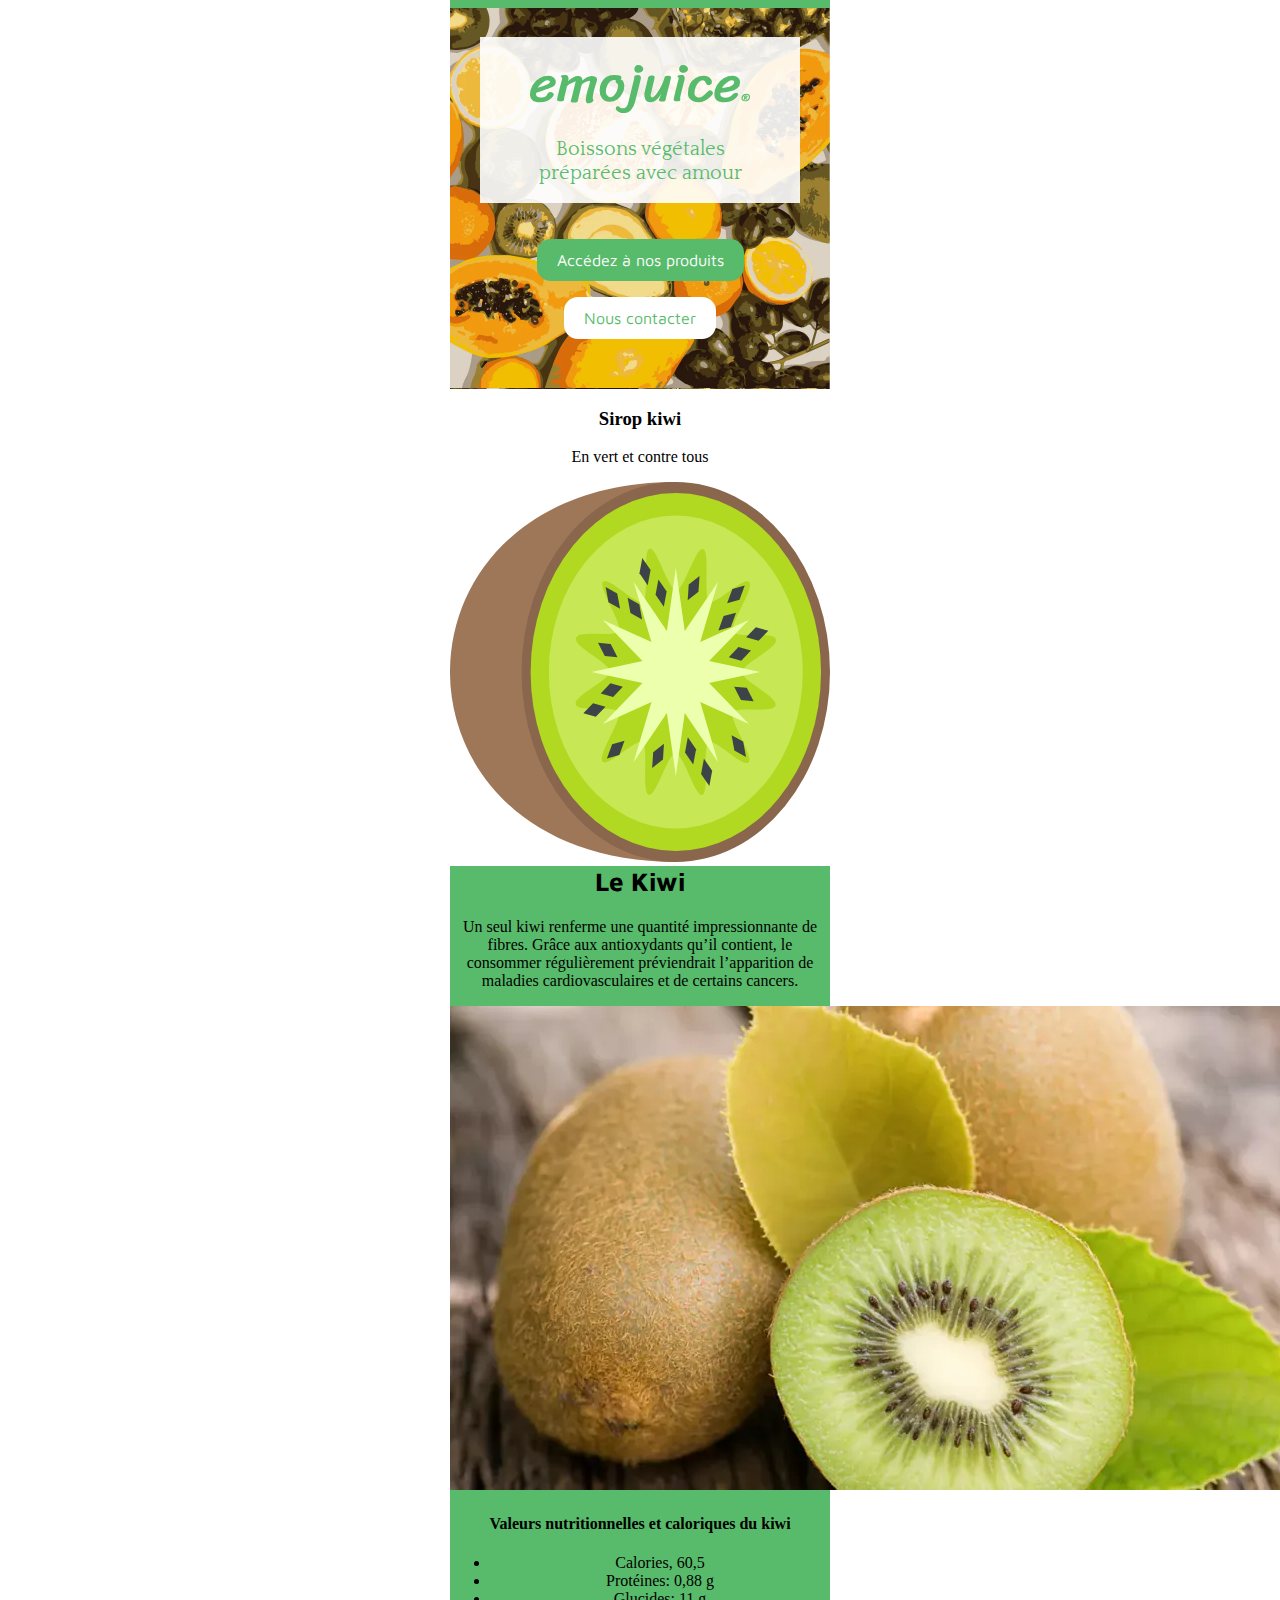
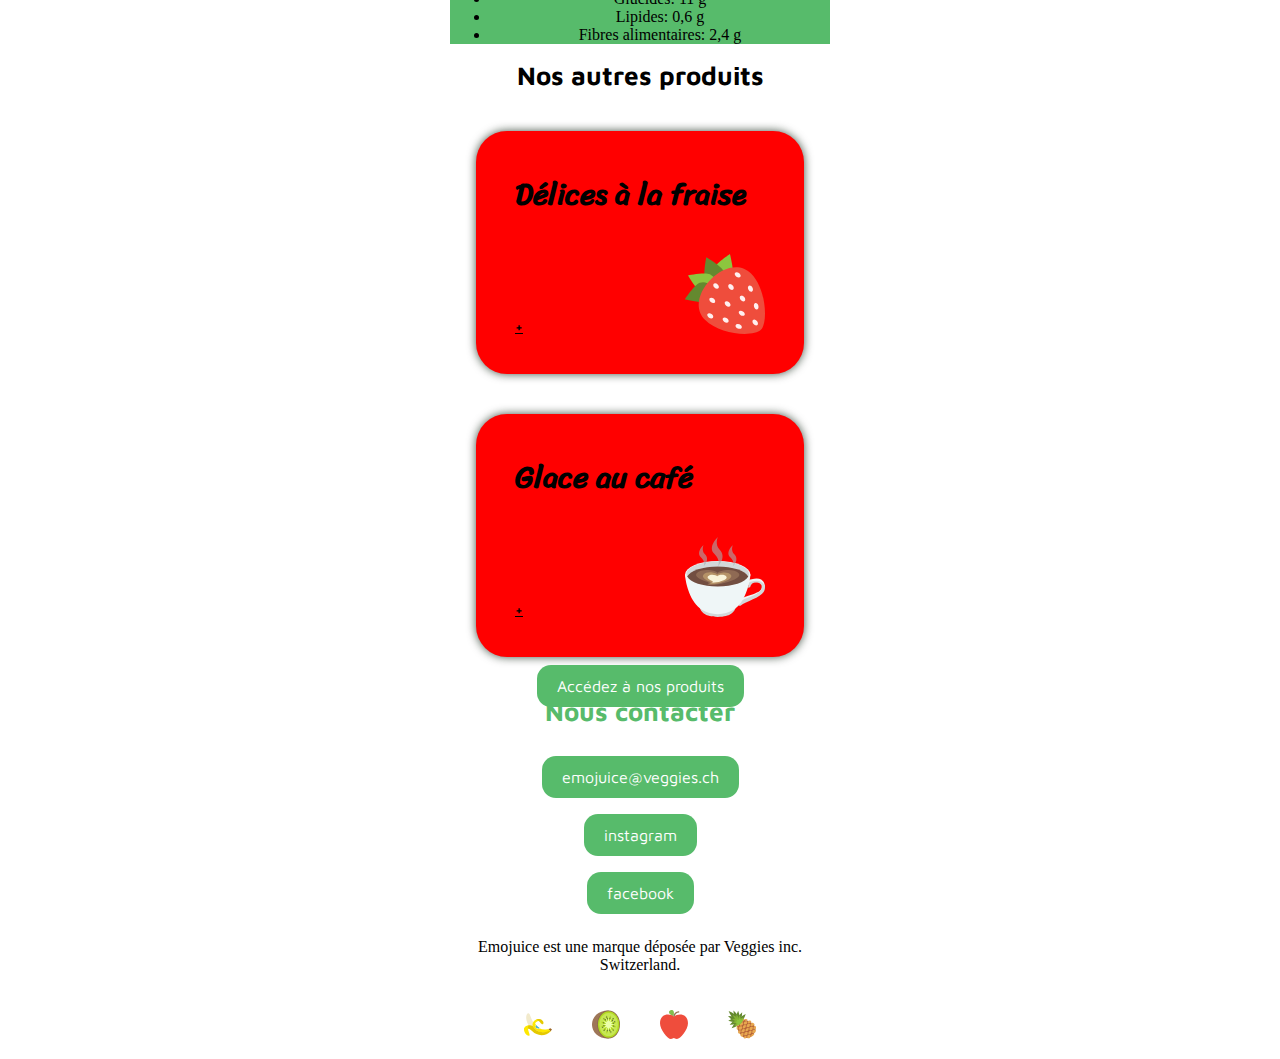
==== kiwi.html @ d7e933da "lay out of the fruit container done" ====
<!DOCTYPE html>
<html>
  <head>
    <meta charset="UTF-8" />
    <meta name="viewport" content="width=device-width, initial-scale=1.0" />
    <link rel="preconnect" href="https://fonts.googleapis.com">
    <link rel="preconnect" href="https://fonts.gstatic.com" crossorigin>
    <link href="https://fonts.googleapis.com/css2?family=Maven+Pro:wght@400;700&family=Quattrocento:wght@400;700&family=Sriracha&display=swap" rel="stylesheet">
    <link rel="stylesheet" href="css/styles.css">
    <title>emojuice</title>
  </head>
  <body>
    <header class="site-header">
      <div class="logo-card-container">
        <div class="logo-card">
          <img src="img/logoemojuice.svg" alt="le logo emojuice">
        </div>
        <div class="logo-card">
          <h1>Boissons végétales préparées avec amour</h1>
        </div>
      </div>
      <nav class="button-container">
         <a class="button" href="#product">Accédez à nos produits</a>
         <a class="button-light" href="#contact">Nous contacter</a>
      </nav>
    </header>
    <main>
      <div class="light-card">
        <h3>Sirop kiwi</h3>
        <p>En vert et contre tous</p>
        <img src="img/kiwi.svg" alt="logo de kiwi">
      </div>
      <div class="product">
        <h2>Le Kiwi</h2>
        <p>
          Un seul kiwi renferme une quantité impressionnante de fibres. Grâce 
          aux antioxydants qu’il contient, le consommer régulièrement 
          préviendrait l’apparition de maladies cardiovasculaires et de 
          certains cancers. 
        </p>
        <img src="img/photokiwi.webp" alt="une photo de kiwis coupés">
        <h4>Valeurs nutritionnelles et caloriques du kiwi</h4>
        <ul>
          <li>Calories, 60,5</li>
          <li>Protéines: 0,88 g</li>
          <li>Glucides: 11 g</li>
          <li>Lipides: 0,6 g</li>
          <li>Fibres alimentaires: 2,4 g</li>
        </ul>
      </div>
      <div class="light-card">
        <h2 id="product">Nos autres produits</h2>
        <div class="product-container">
          <div class="card-strawberry card-product">
            <h3>Délices à la fraise</h3>
            <div class="anchor-logo-container">
              <a href="kiwi.html">+</a>
              <img src="img/fraise.svg" alt="logo d'une fraise">
            </div>
          </div>
          <div class="card-coffee card-product">
            <h3>Glace au café</h3>
            <div class="anchor-logo-container">
              <a href="kiwi.html">+</a>
              <img src="img/cafe.svg" alt="logo d'une tasse de café">
            </div>
          </div>
        </div>
        <a class="button" href="index.html">Accédez à nos produits</a>
      </div>
    </main>
    <footer class="site-footer">
      <h2 id="contact">Nous contacter</h2>
      <nav class="button-container">
        <a class="button" href="mailto:emojuice@veggies.ch">
          emojuice@veggies.ch</a>
        <a class="button" href="https://instagram.com" target="_blank">
          instagram</a>
        <a class="button" href="https://facebook.com" target="_blank">
          facebook</a>
      </nav>
      <p>Emojuice est une marque déposée par Veggies inc. Switzerland.</p>
      <div class="flex-fruit">
        <img src="img/banane.svg" alt="un logo de banane">
        <img src="img/kiwi.svg" alt="un logo de kiwi">
        <img src="img/pomme.svg" alt="un logo de pomme">
        <img src="img/ananas.svg" alt="un logo d'ananas">
      </div>
    </footer>
  </body>
</html>
---- css/styles.css ----
/* 
font-family: 'Maven Pro', sans-serif; 400 700
font-family: 'Quattrocento', serif; 400 700
font-family: 'Sriracha', cursive; 400
 */

:root {
  --main-color: #57BB6B;
  --secondary-color: #ffffff;
  --button-color: ;
  --light-button-color: ;
}

html {
  scroll-behavior: smooth;
}

body {
  max-width: 380px;
  margin: auto;
  border-top: 8px solid var(--main-color);
  text-align: center;
}

img {
  margin: 0;
}

.site-header {
  width: 380px;
  height: 380px;
  background-size: 380px;
  padding-top: 1px;
  background-image: url(../img/multifruits.webp);
}

.logo-card-container {
  justify-content: center;
  background-color: #ffffffE6;
  margin: 28px 30px 28px 30px;
}

.logo-card img { 
  margin: 28px 50px 0px 50px;
}

.logo-card h1 {
  margin: 20px 40px 20px 40px;
  padding-bottom: 18px;
  font-family: 'Quattrocento';
  font-weight: 400;
  color: var(--main-color);
  font-size: 20px;
  line-height: 24px;
}

.logo-card h1 {
  margin-bottom: 0;
}

.button-container {
  display: flex;
  flex-direction: column;
  align-items: center;
}

.button {
  transition-duration: 0.4s;
  font-family: 'Maven Pro';
  margin: 8px 0px;
  padding: 12px 20px;
  background-color: var(--main-color);
  color: white;
  border-radius: 14px;
  text-decoration-line: none;
}

.button:hover {
  background-color: white;
  color: var(--main-color);
}

.button-light {
  transition-duration: 0.4s;
  font-family: 'Maven Pro';
  margin: 8px 0px;
  padding: 12px 20px;
  color: var(--main-color);
  background-color: white;
  border-radius: 14px;
  text-decoration-line: none;
}

.button-light:hover {
  background-color: var(--main-color);
  color: white;
}

.flex-fruit img {
  margin: 0px;
  width: 28px;
}

.flex-fruit { 
  display: flex;
  justify-content: center;
}

.flex-fruit img { 
  padding: 20px;
}

h2 {
  font-family: 'Maven Pro';
  font-weight: 700;
  font-size: 26px;
  line-height: 31.2px;
  margin: 0px;
  margin-bottom: 20px;
}

.product {
  background-color: var(--main-color);
}

.site-footer h2 { 
  color: var(--main-color);
}

.card {
  padding: 50px 68px 20px 68px;
}

.product-container {
  display: flex;
  flex-direction: column;
  align-items: center;
}

.card-product {
  background-color: red;
  border-radius: 31px;
  margin: 20px;
  box-shadow: 0px 0px 10px #011505bd;
  text-align: left;
  padding: 39px;
  min-width: 250px
}

.card-product h3 {
  font-family: 'Sriracha';
  font-size: 30px;
  line-height: 48px;
  margin: 0;
}

.card-product p {
  font-family: 'Quattrocento';
  font-size: 16px;
  margin: 0;
}

.card-product a {
  font-family: 'Maven pro';
  font-weight: 700;
  font-size: 14px;
  color: black;
  margin-top: 65px;
}

.anchor-logo-container {
  display: flex;
  flex-direction: row;
  justify-content: space-between;
  margin-top: 35px;
}

.anchor-logo-container img {
  width: 80px;
}

.anchor-logo-container a {
  margin-bottom: 0px;
}
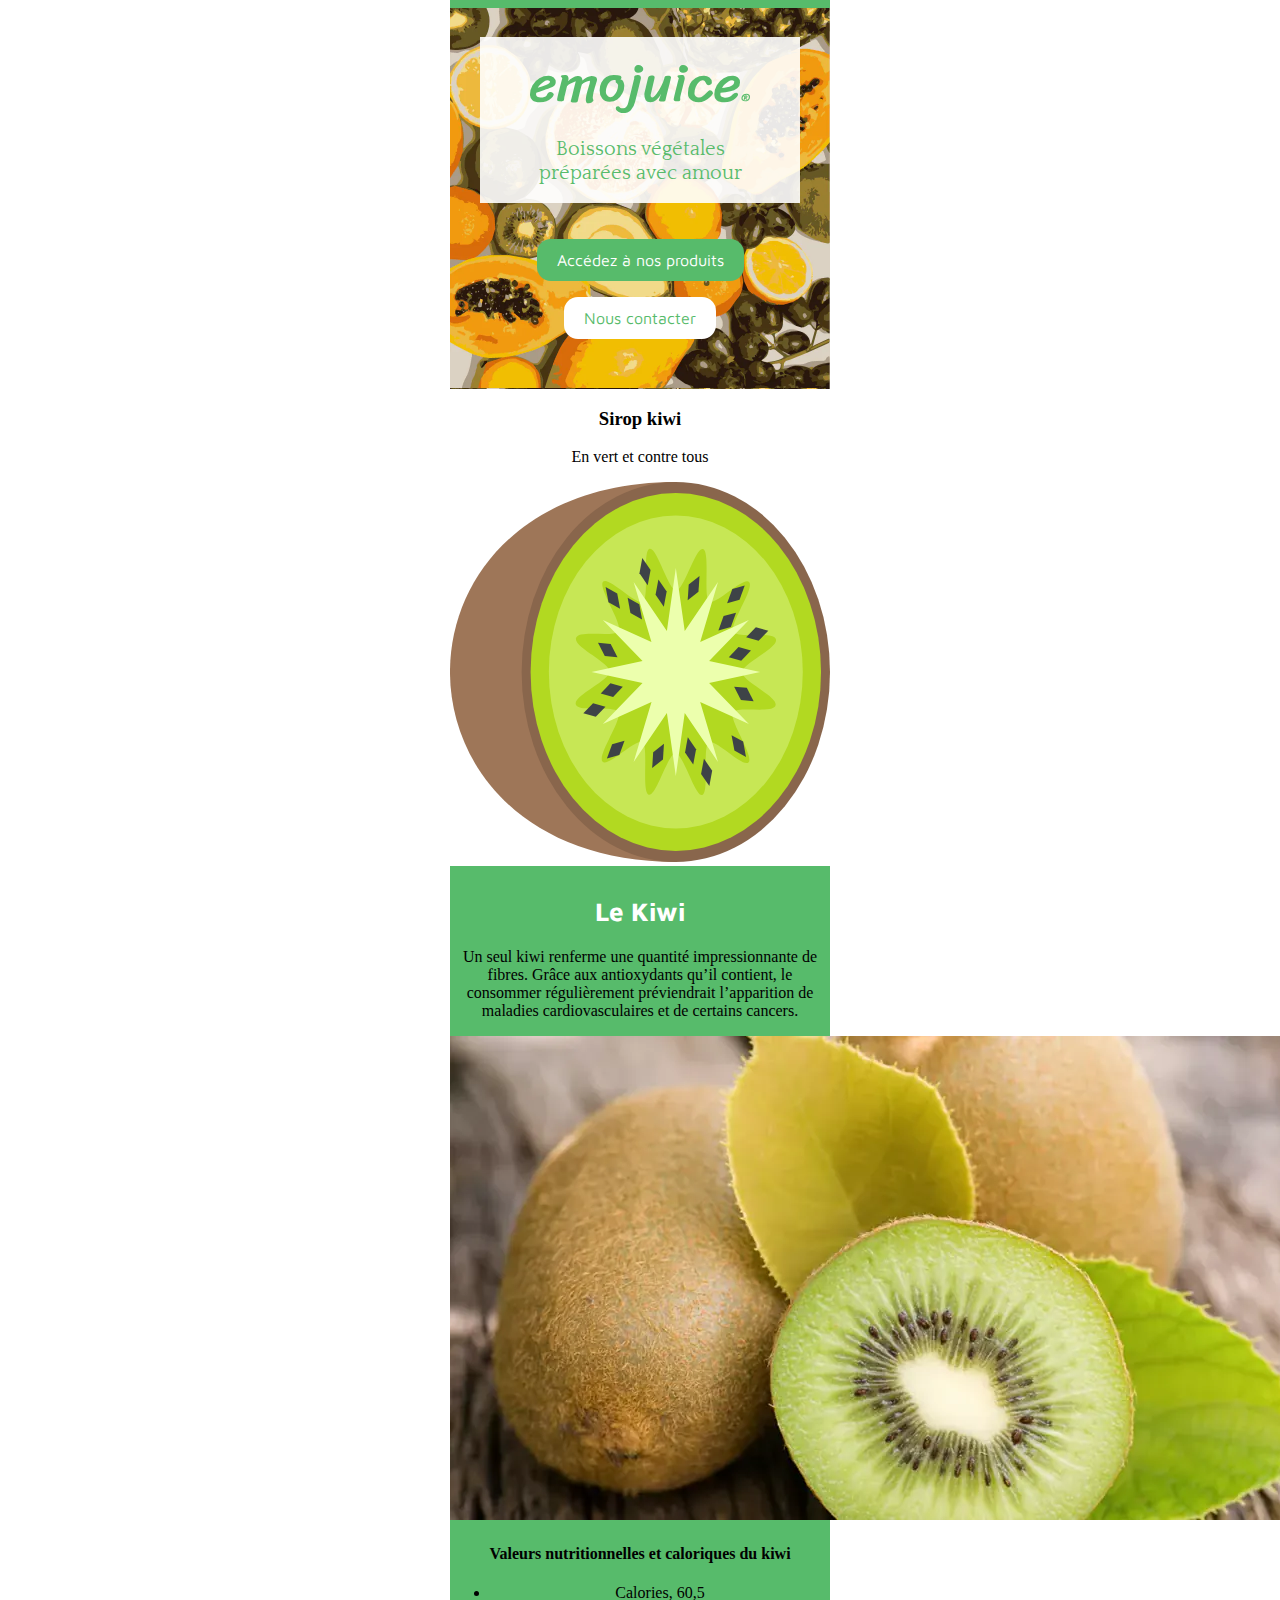
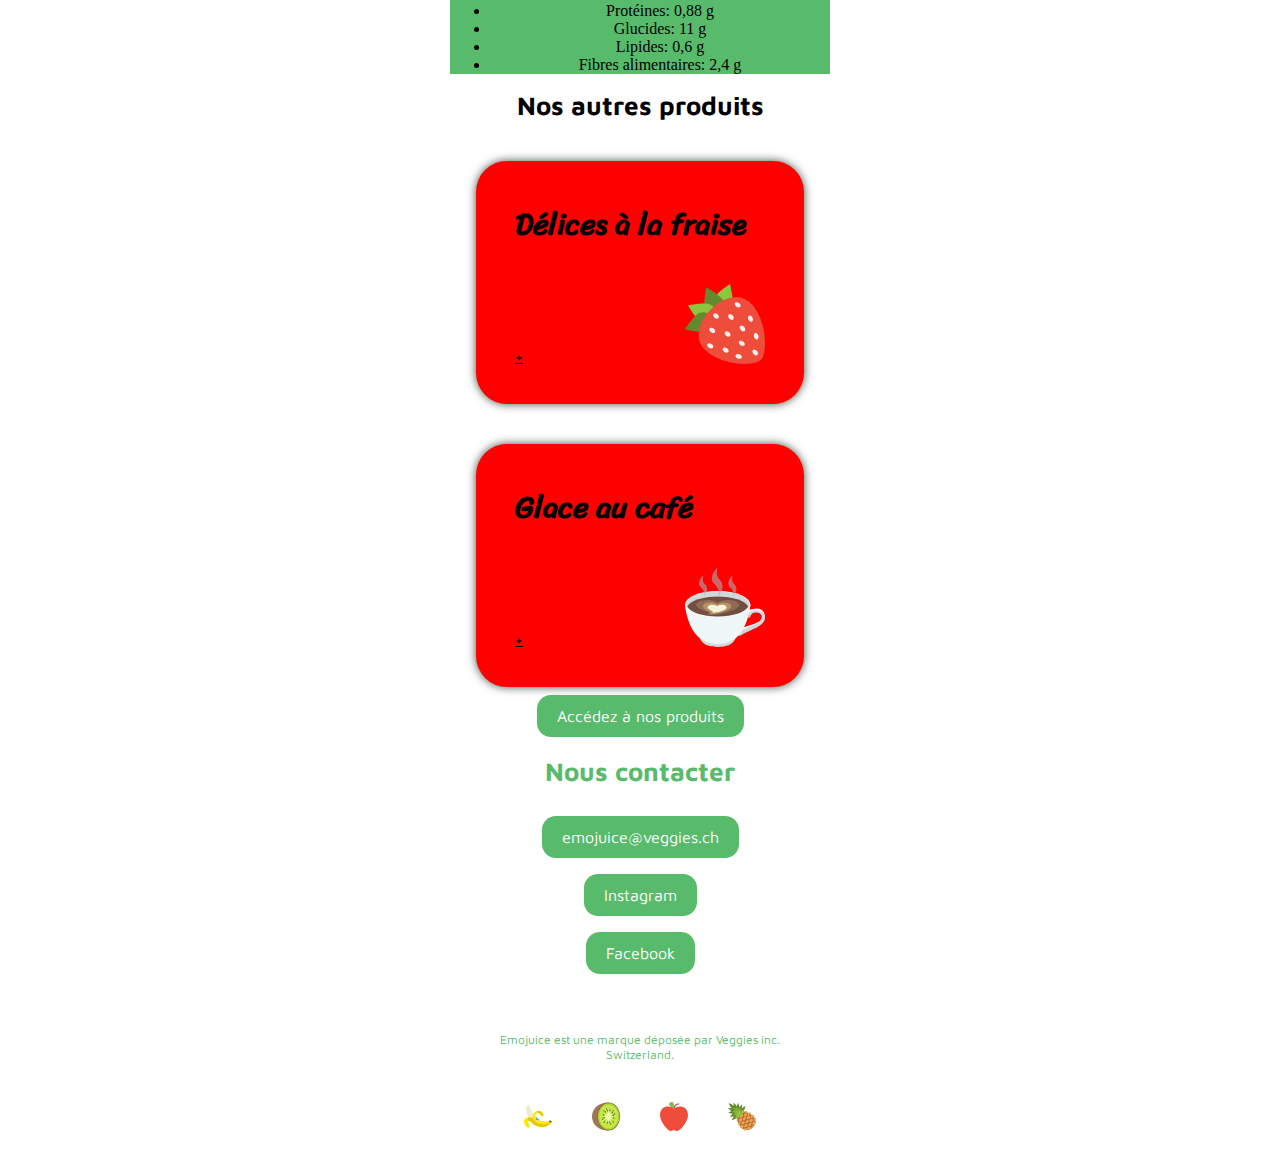
==== commit ad243da2: "corrected the footer" ====
--- a/kiwi.html
+++ b/kiwi.html
@@ -75,9 +75,9 @@
         <a class="button" href="mailto:emojuice@veggies.ch">
           emojuice@veggies.ch</a>
         <a class="button" href="https://instagram.com" target="_blank">
-          instagram</a>
+          Instagram</a>
         <a class="button" href="https://facebook.com" target="_blank">
-          facebook</a>
+          Facebook</a>
       </nav>
       <p>Emojuice est une marque déposée par Veggies inc. Switzerland.</p>
       <div class="flex-fruit">
--- a/css/styles.css
+++ b/css/styles.css
@@ -123,8 +123,9 @@
   background-color: var(--main-color);
 }
 
-.site-footer h2 { 
-  color: var(--main-color);
+.product h2 {
+  color: white;
+  padding-top: 30px;
 }
 
 .card {
@@ -181,4 +182,18 @@
 
 .anchor-logo-container a {
   margin-bottom: 0px;
+}
+
+.site-footer h2 { 
+  color: var(--main-color);
+  padding-top: 30px;
+}
+
+.site-footer p {
+  font-family: 'Maven Pro';
+  font-size: 12px;
+  color: var(--main-color);
+  margin: 0px 50px;
+  padding-top: 50px;
+  padding-bottom: 20px;
 }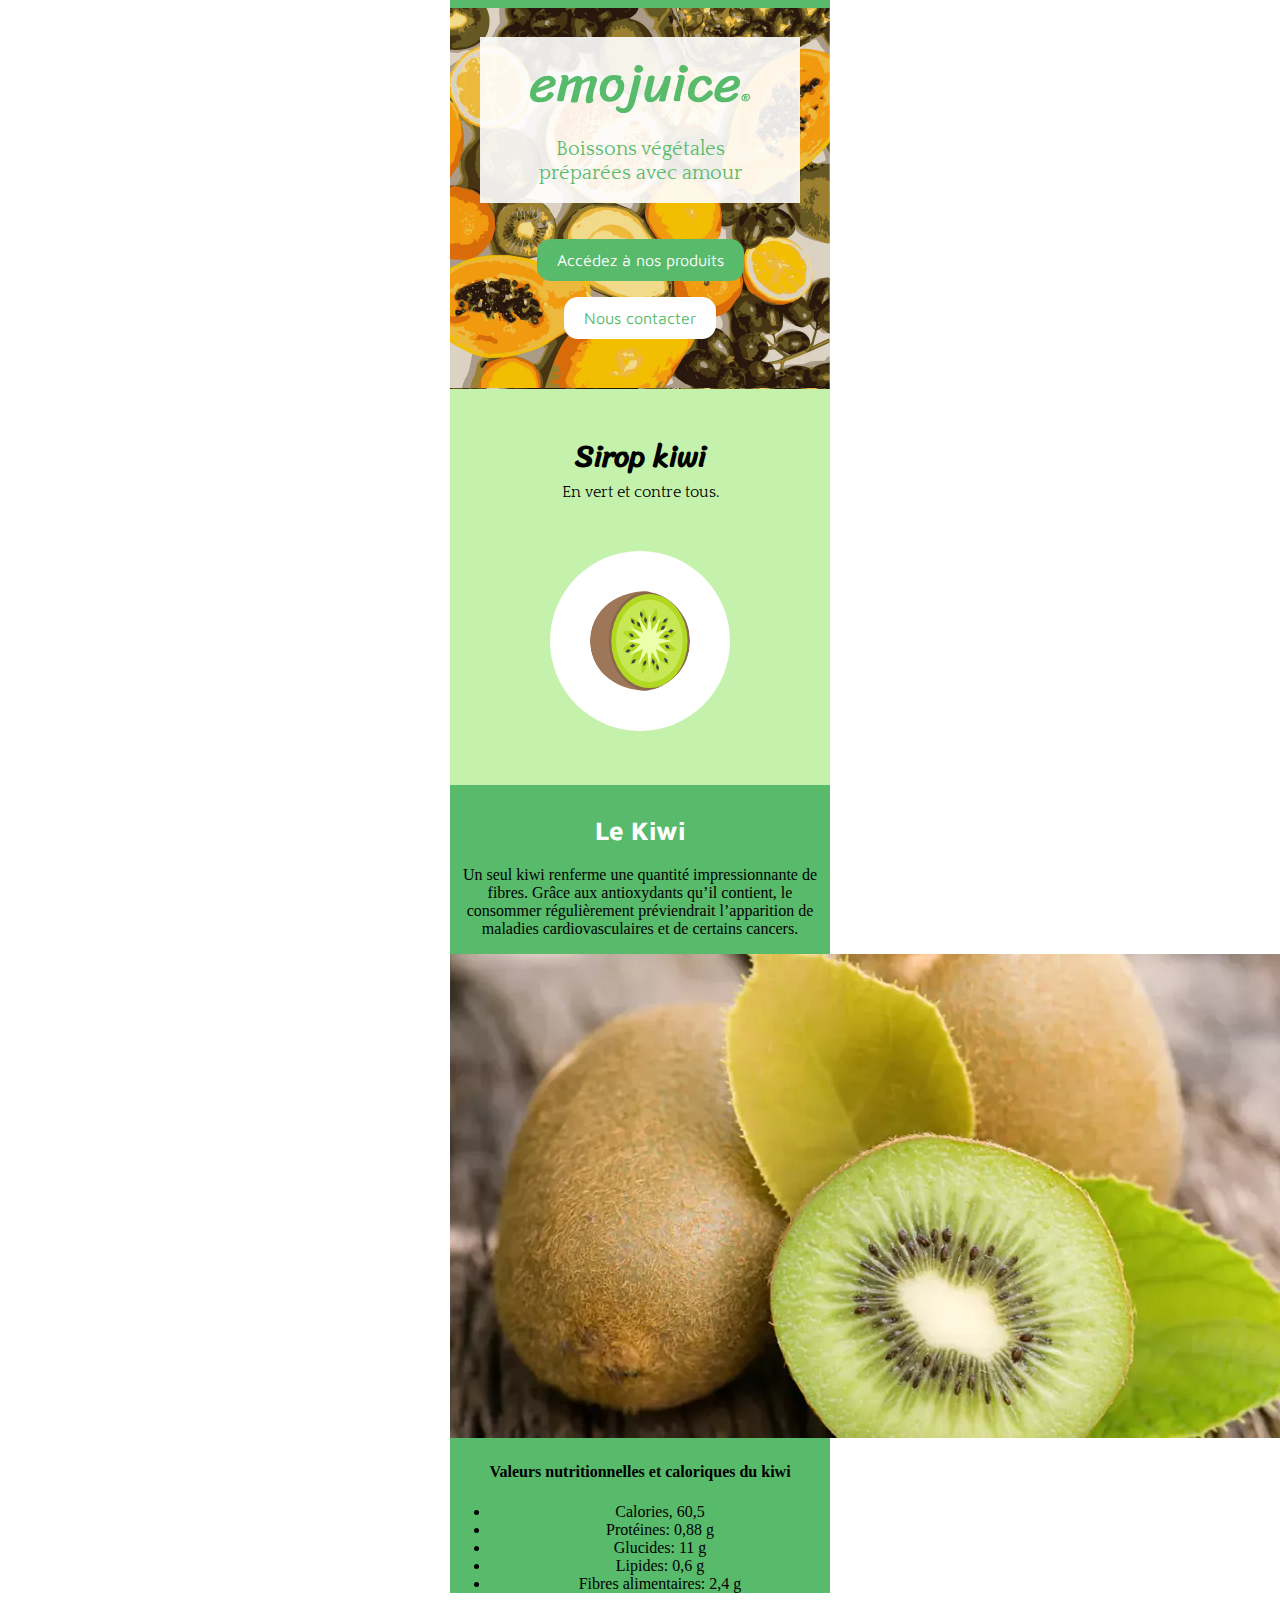
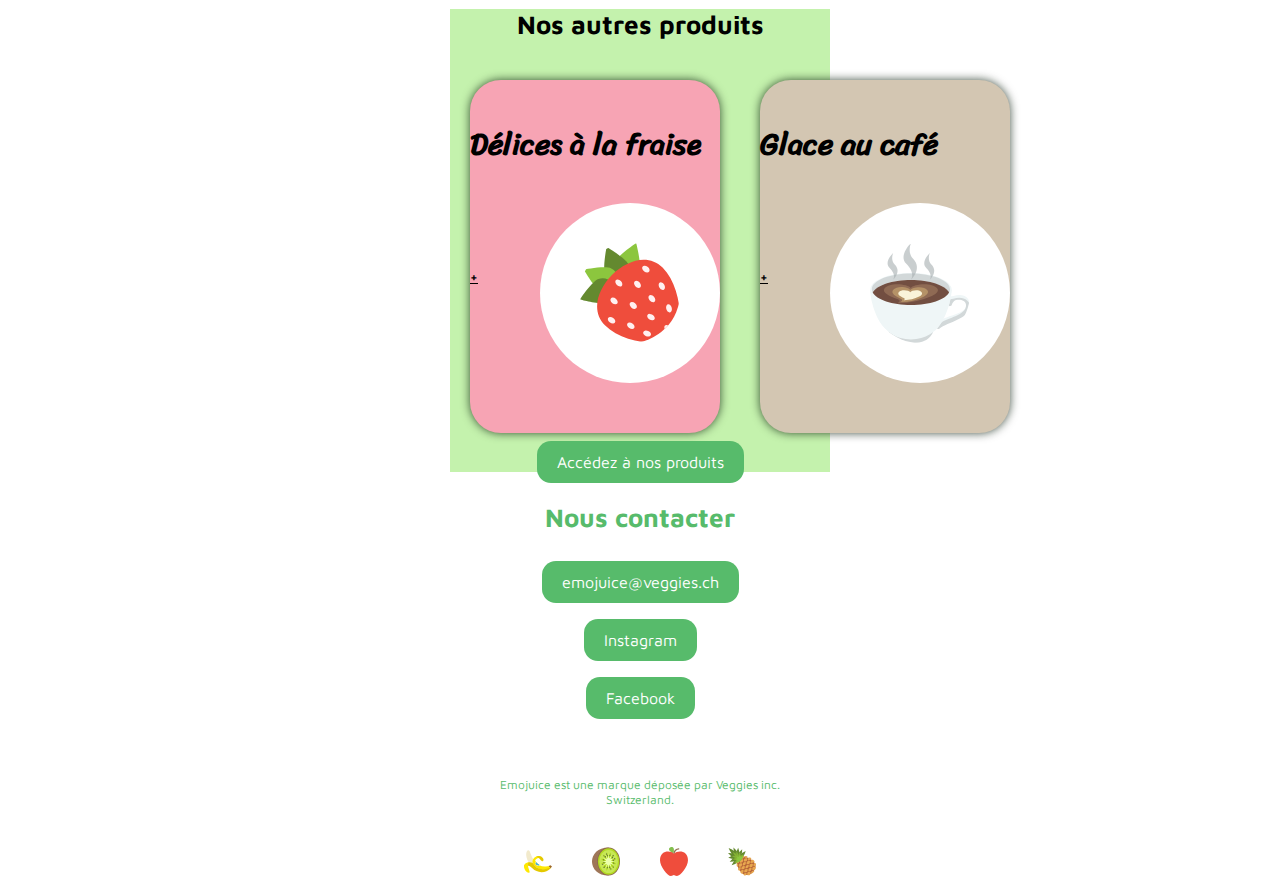
==== commit 2efbac3e: "did the light-green card, with the kiwi logo" ====
--- a/kiwi.html
+++ b/kiwi.html
@@ -27,7 +27,7 @@
     <main>
       <div class="light-card">
         <h3>Sirop kiwi</h3>
-        <p>En vert et contre tous</p>
+        <p>En vert et contre tous.</p>
         <img src="img/kiwi.svg" alt="logo de kiwi">
       </div>
       <div class="product">
@@ -50,15 +50,15 @@
       </div>
       <div class="light-card">
         <h2 id="product">Nos autres produits</h2>
-        <div class="product-container">
-          <div class="card-strawberry card-product">
+        <div class="product-container-small">
+          <div class="card-strawberry card-product small-card">
             <h3>Délices à la fraise</h3>
             <div class="anchor-logo-container">
               <a href="kiwi.html">+</a>
               <img src="img/fraise.svg" alt="logo d'une fraise">
             </div>
           </div>
-          <div class="card-coffee card-product">
+          <div class="card-coffee card-product small-card">
             <h3>Glace au café</h3>
             <div class="anchor-logo-container">
               <a href="kiwi.html">+</a>
--- a/css/styles.css
+++ b/css/styles.css
@@ -7,8 +7,7 @@
 :root {
   --main-color: #57BB6B;
   --secondary-color: #ffffff;
-  --button-color: ;
-  --light-button-color: ;
+  --third-color: #C4F2AD;
 }
 
 html {
@@ -136,6 +135,7 @@
   display: flex;
   flex-direction: column;
   align-items: center;
+  padding-bottom: 30px;
 }
 
 .card-product {
@@ -169,6 +169,22 @@
   margin-top: 65px;
 }
 
+.card-banana {
+  background-color: #FFF8D7;
+}
+
+.card-kiwi {
+  background-color: #C4F2AD;
+}
+
+.card-coffee {
+  background-color: #D3C6B2;
+}
+
+.card-strawberry {
+  background-color: #F7A4B4;
+}
+
 .anchor-logo-container {
   display: flex;
   flex-direction: row;
@@ -184,9 +200,45 @@
   margin-bottom: 0px;
 }
 
+.product-container-small {
+  display: flex;
+  flex-direction: row;
+}
+
+.small-card {
+  padding: 0px;
+  max-width: 150px;
+}
+
 .site-footer h2 { 
   color: var(--main-color);
   padding-top: 30px;
+}
+
+.light-card {
+  background-color: var(--third-color);
+}
+
+.light-card h3 {
+  margin: 0;
+  padding-top: 40px;
+  font-family: 'Sriracha';
+  font-size: 30px;
+}
+
+.light-card p {
+  margin-top: 0px;
+  margin-bottom: 50px;
+  font-family: 'Quattrocento';
+  font-size: 16px;
+}
+
+.light-card img {
+  width: 100px;
+  padding: 40px;
+  background-color: white;
+  border-radius: 360px;
+  margin-bottom: 50px;
 }
 
 .site-footer p {
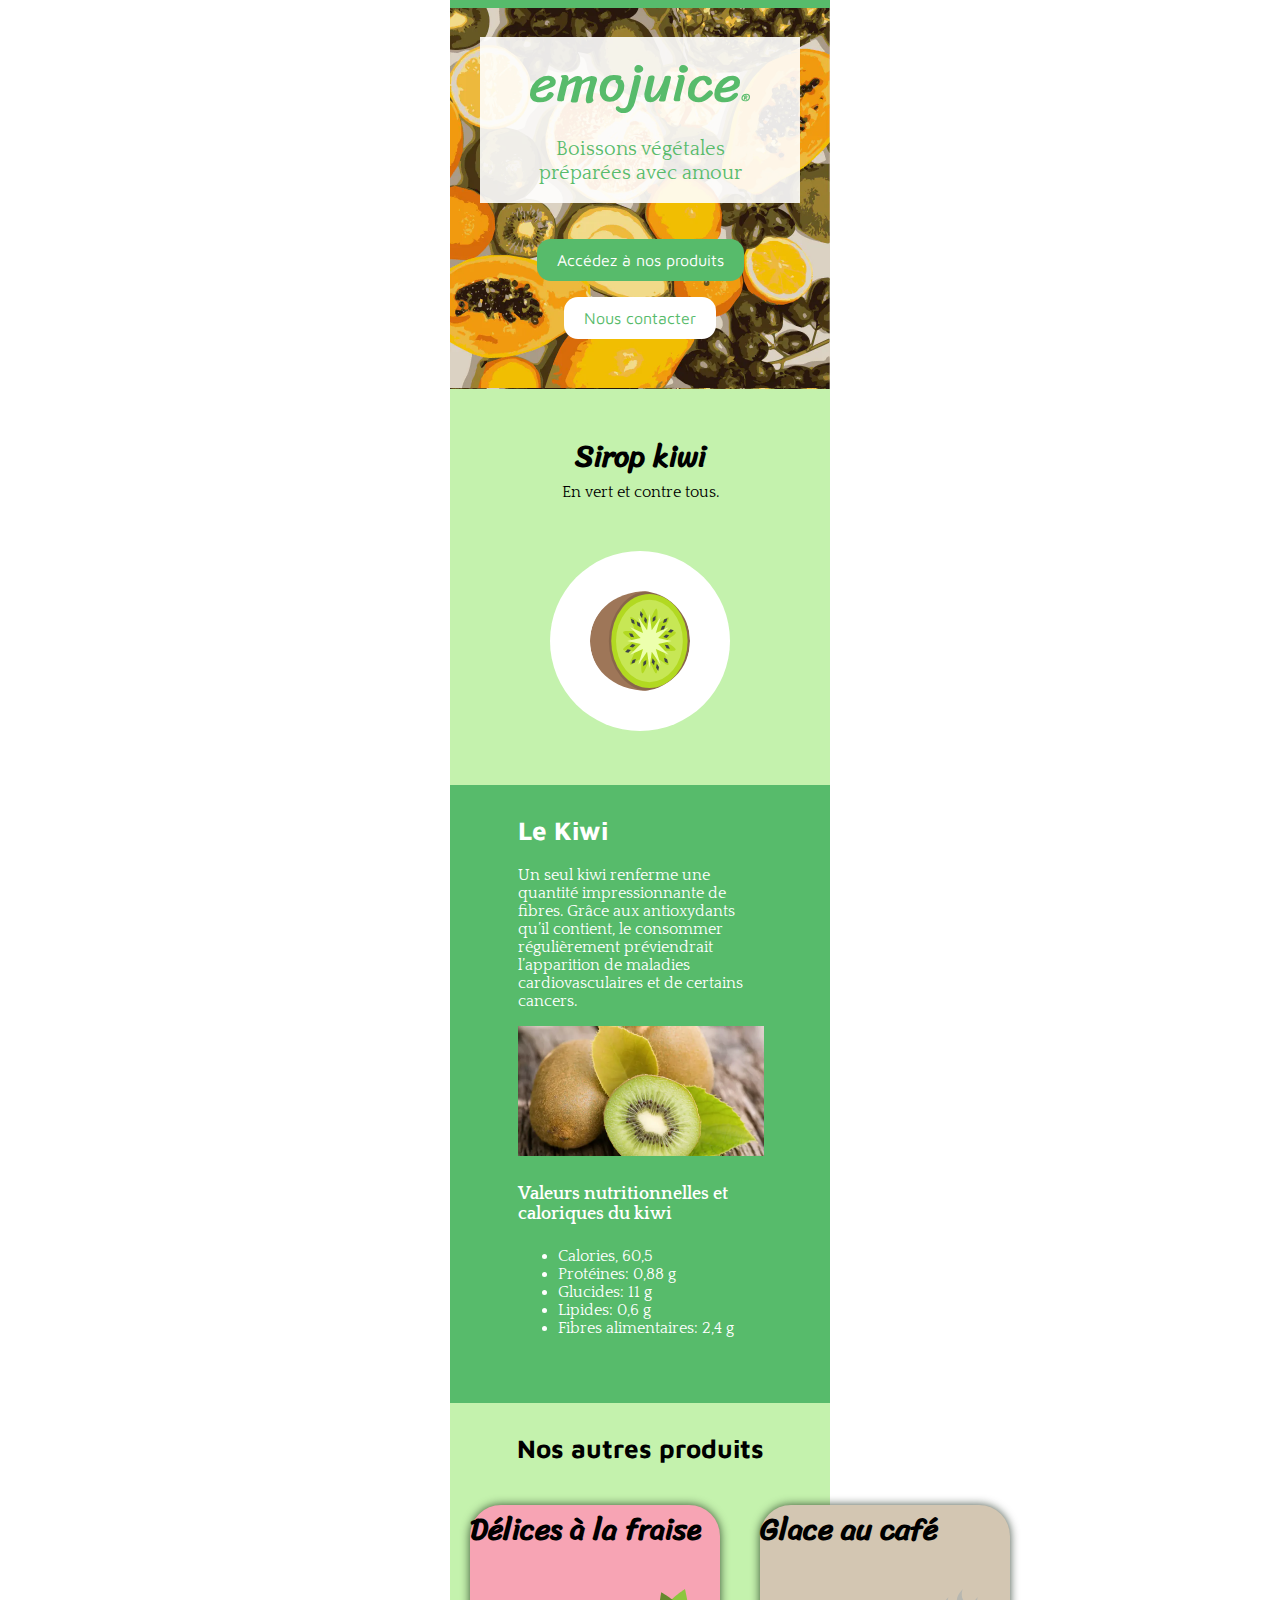
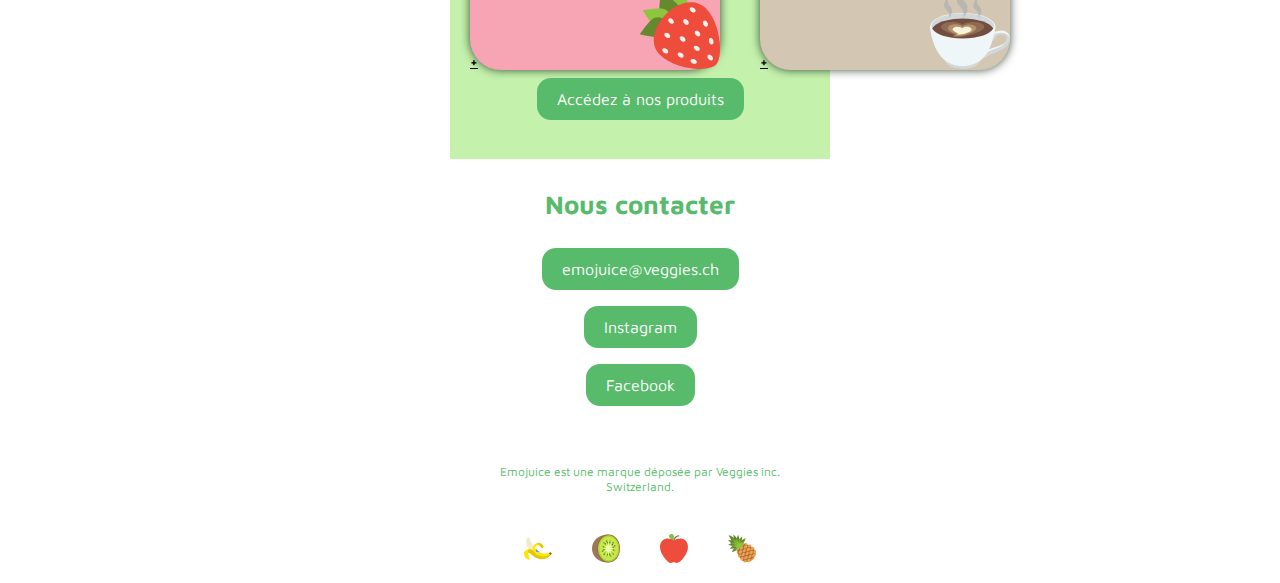
==== commit c3981f0f: "finished the light-green card" ====
--- a/kiwi.html
+++ b/kiwi.html
@@ -30,7 +30,7 @@
         <p>En vert et contre tous.</p>
         <img src="img/kiwi.svg" alt="logo de kiwi">
       </div>
-      <div class="product">
+      <div class="product-description">
         <h2>Le Kiwi</h2>
         <p>
           Un seul kiwi renferme une quantité impressionnante de fibres. Grâce 
@@ -48,7 +48,7 @@
           <li>Fibres alimentaires: 2,4 g</li>
         </ul>
       </div>
-      <div class="light-card">
+      <div class="light-card-2">
         <h2 id="product">Nos autres produits</h2>
         <div class="product-container-small">
           <div class="card-strawberry card-product small-card">
--- a/css/styles.css
+++ b/css/styles.css
@@ -120,6 +120,29 @@
 
 .product {
   background-color: var(--main-color);
+}
+
+.product-description {
+  font-family: 'Quattrocento';
+  font-size: 16px;
+  background-color: var(--main-color);
+  color: var(--secondary-color);
+  text-align: left;
+  padding: 0px 68px 50px 68px;
+  font-weight: 400;
+}
+
+.product-description img {
+  width: 246px;
+}
+
+.product-description h2 {
+  padding-top: 30px;
+}
+
+.product-description h4 {
+  font-size: 18px;
+  font-weight: 700;
 }
 
 .product h2 {
@@ -219,6 +242,15 @@
   background-color: var(--third-color);
 }
 
+.light-card-2 {
+  background-color: var(--third-color);
+  padding-bottom: 50px;
+}
+
+.light-card-2 h2 {
+  padding-top: 30px;
+}
+
 .light-card h3 {
   margin: 0;
   padding-top: 40px;
@@ -241,6 +273,10 @@
   margin-bottom: 50px;
 }
 
+.light-card-2 img {
+  padding: 0px;
+}
+
 .site-footer p {
   font-family: 'Maven Pro';
   font-size: 12px;
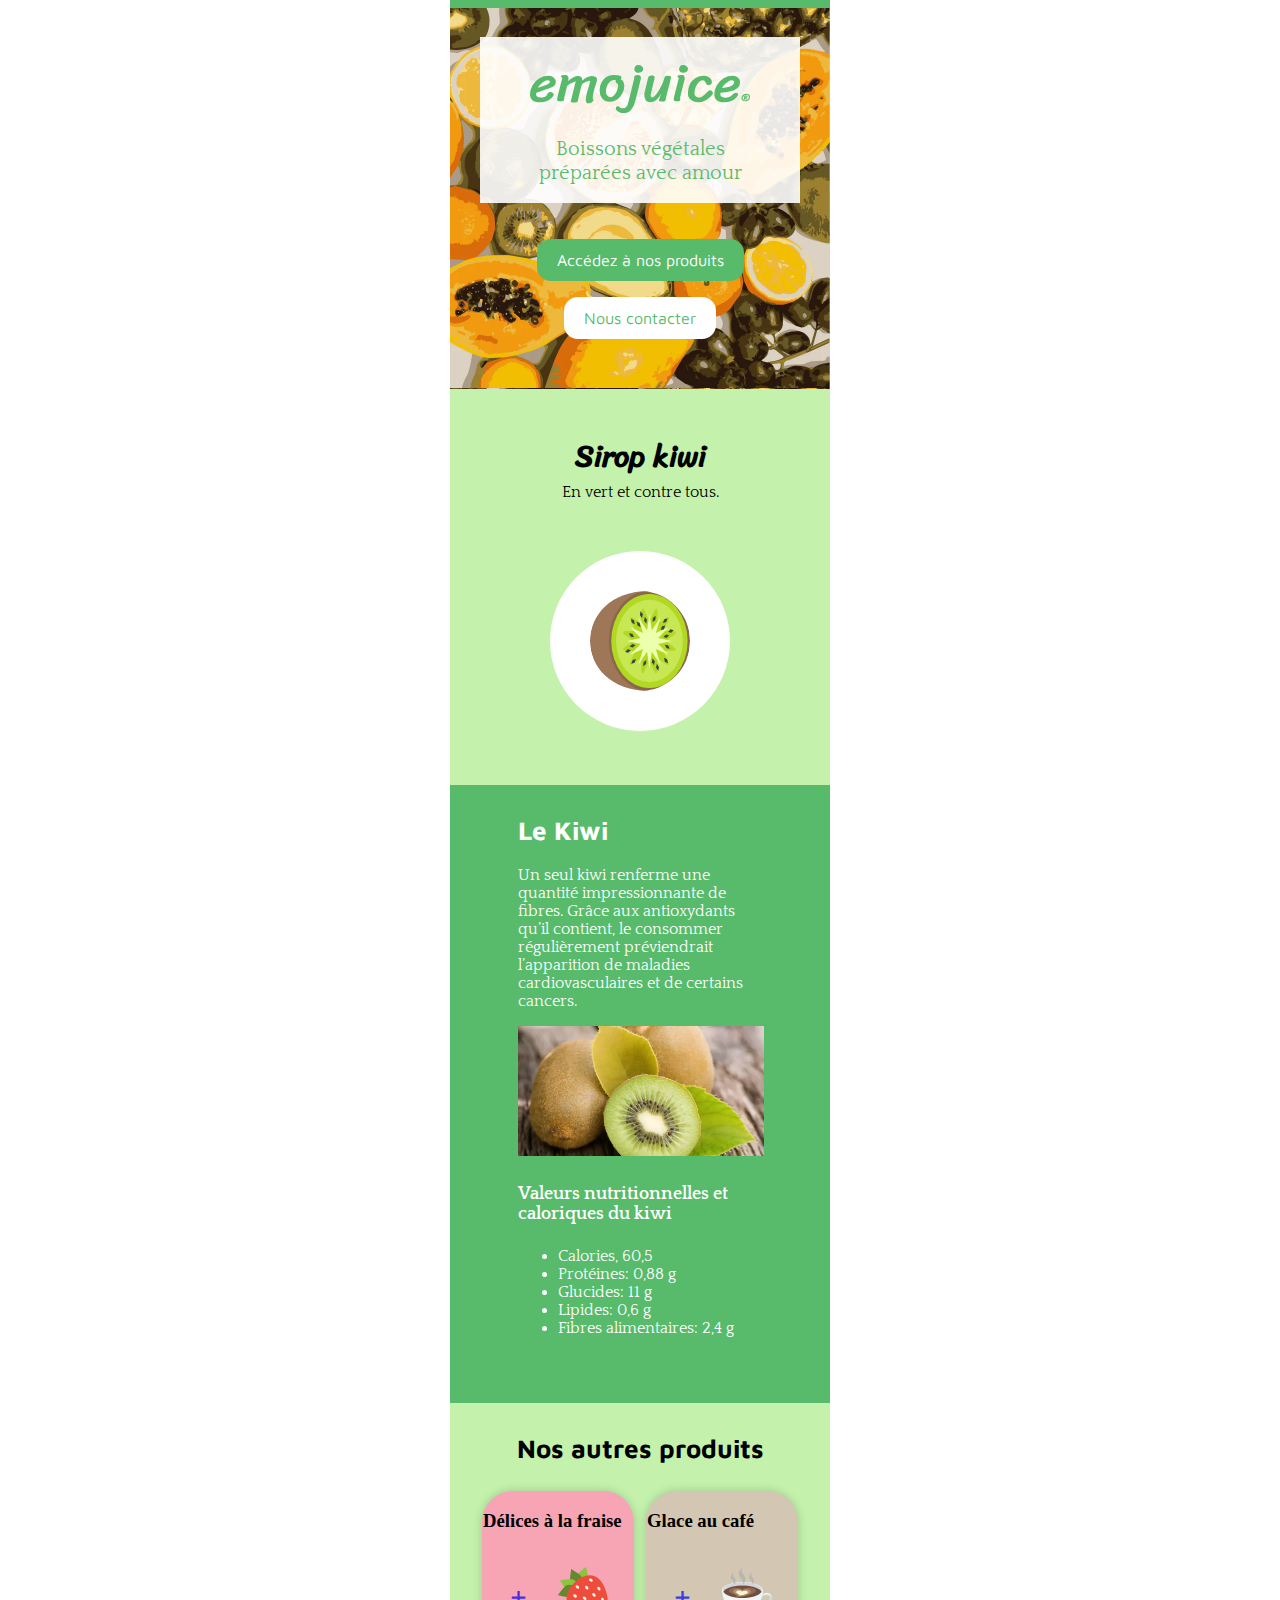
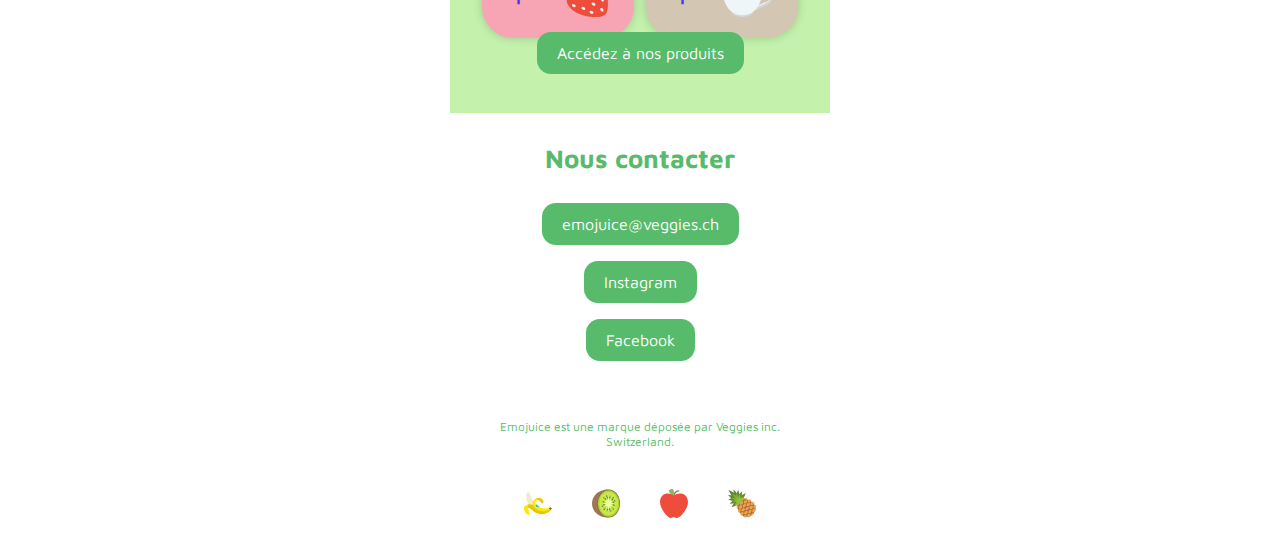
==== commit 3e3aa220: "finished small fruit cards on kiwi.html" ====
--- a/kiwi.html
+++ b/kiwi.html
@@ -51,14 +51,14 @@
       <div class="light-card-2">
         <h2 id="product">Nos autres produits</h2>
         <div class="product-container-small">
-          <div class="card-strawberry card-product small-card">
+          <div class="card-strawberry card-small">
             <h3>Délices à la fraise</h3>
             <div class="anchor-logo-container">
               <a href="kiwi.html">+</a>
               <img src="img/fraise.svg" alt="logo d'une fraise">
             </div>
           </div>
-          <div class="card-coffee card-product small-card">
+          <div class="card-coffee card-small">
             <h3>Glace au café</h3>
             <div class="anchor-logo-container">
               <a href="kiwi.html">+</a>
--- a/css/styles.css
+++ b/css/styles.css
@@ -98,15 +98,12 @@
 .flex-fruit img {
   margin: 0px;
   width: 28px;
+  padding: 20px;
 }
 
 .flex-fruit { 
   display: flex;
   justify-content: center;
-}
-
-.flex-fruit img { 
-  padding: 20px;
 }
 
 h2 {
@@ -192,6 +189,36 @@
   margin-top: 65px;
 }
 
+.card-small {
+  background-color: red;
+  border-radius: 31px;
+  margin: 6px;
+  box-shadow: 0px 0px 10px #01150531;
+  text-align: left;
+  padding: 1px;
+  min-width: 150px
+}
+
+.anchor-logo-container {
+  padding: 0px 10px 20px 10px;
+}
+
+.product-container-small a {
+  text-decoration: none;
+  font-family: 'Maven Pro';
+  font-size: 38px;
+  opacity: 0.7;
+  margin: auto;
+}
+
+.product-container-small img {
+  display: block;
+  width: 100%;
+  max-width: 50px;
+  box-sizing: border-box;
+  margin: auto;
+}
+
 .card-banana {
   background-color: #FFF8D7;
 }
@@ -226,11 +253,7 @@
 .product-container-small {
   display: flex;
   flex-direction: row;
-}
-
-.small-card {
-  padding: 0px;
-  max-width: 150px;
+  justify-content: center;
 }
 
 .site-footer h2 { 
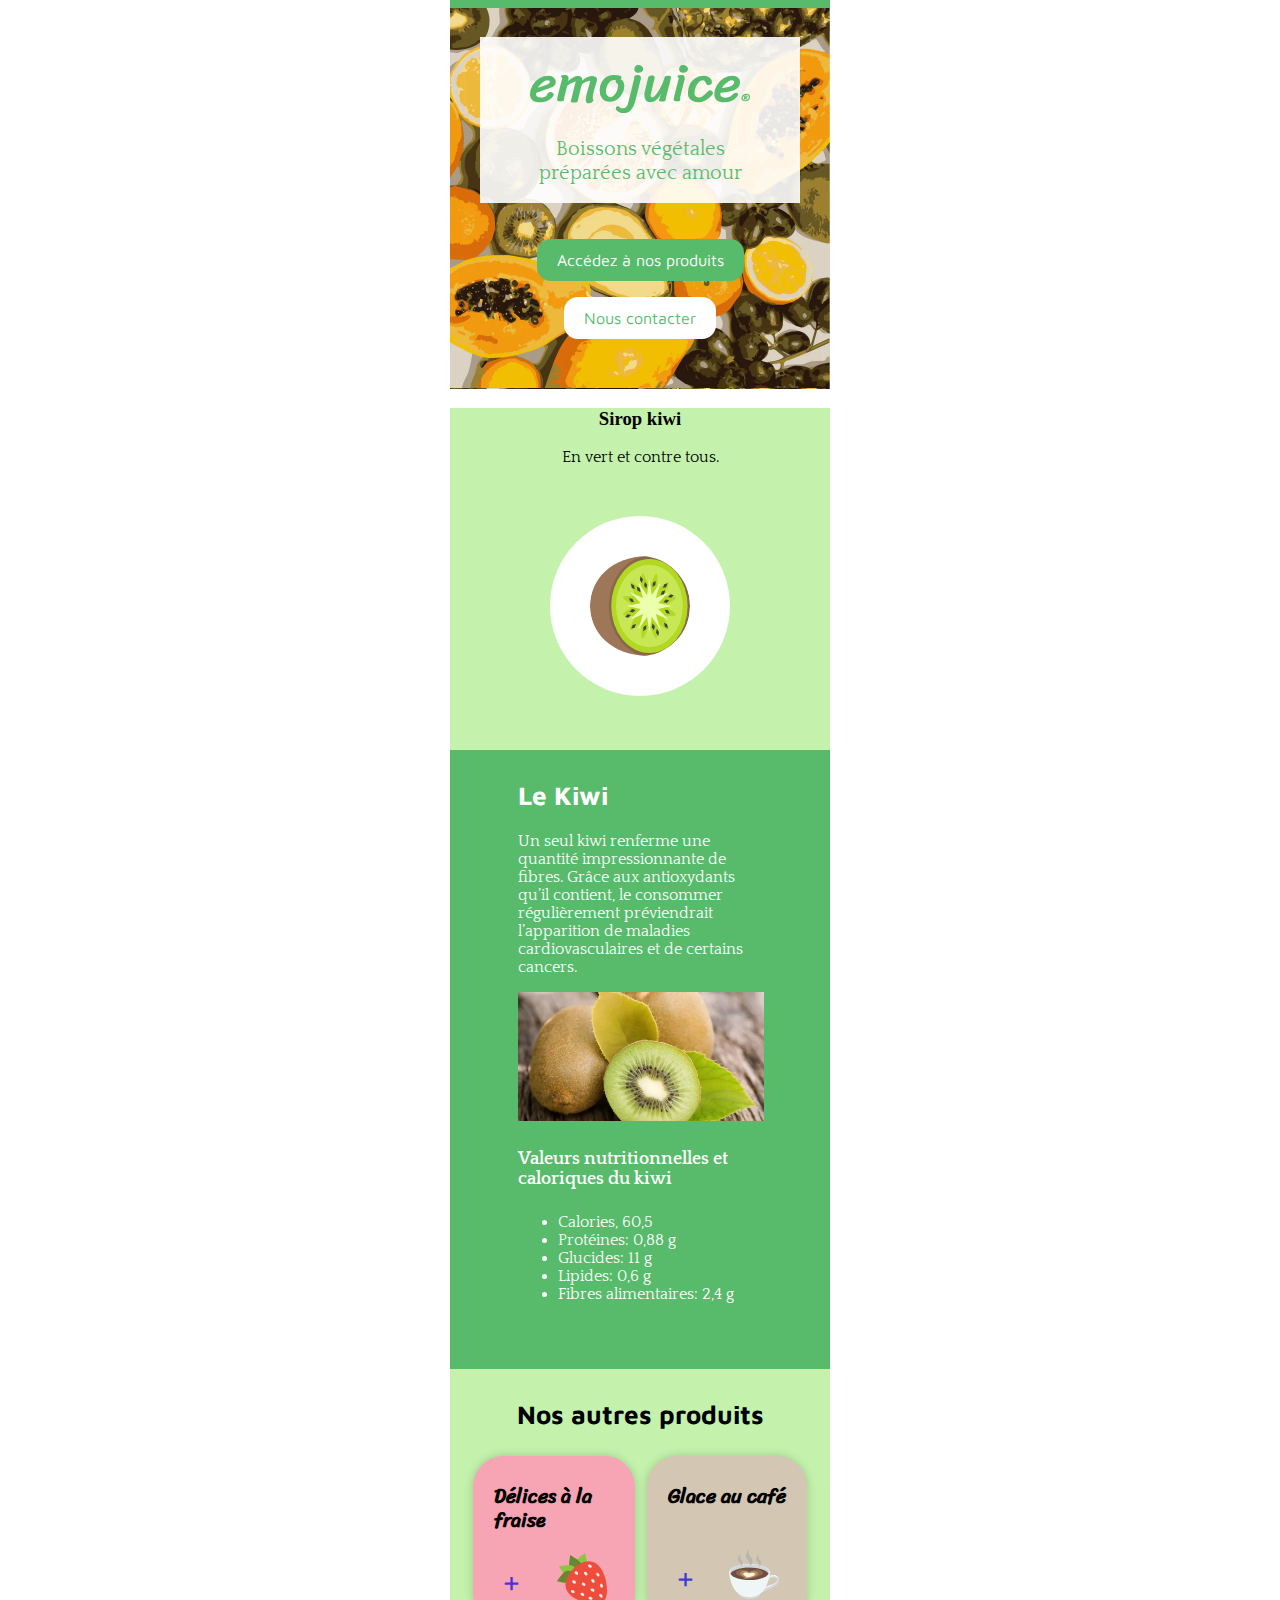
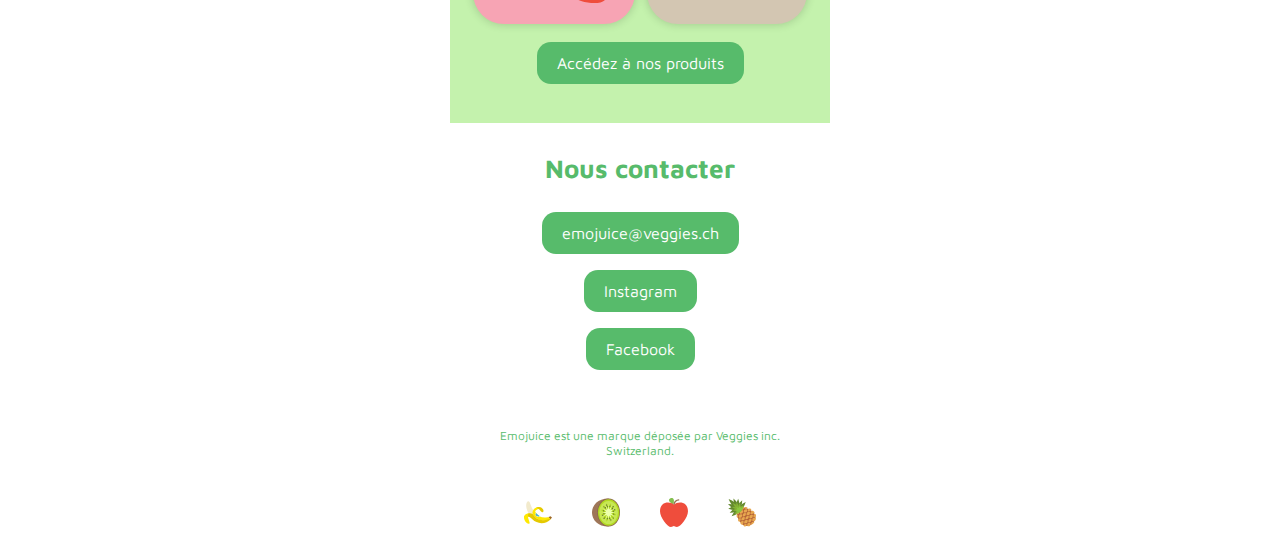
==== commit 403f6d01: "pretty much finished everything, finished with fruit boxes on kiwi page" ====
--- a/kiwi.html
+++ b/kiwi.html
@@ -48,7 +48,7 @@
           <li>Fibres alimentaires: 2,4 g</li>
         </ul>
       </div>
-      <div class="light-card-2">
+      <div class="light-card-bottom">
         <h2 id="product">Nos autres produits</h2>
         <div class="product-container-small">
           <div class="card-strawberry card-small">
@@ -60,7 +60,7 @@
           </div>
           <div class="card-coffee card-small">
             <h3>Glace au café</h3>
-            <div class="anchor-logo-container">
+            <div class="anchor-logo-container anchor-logo-baseline">
               <a href="kiwi.html">+</a>
               <img src="img/cafe.svg" alt="logo d'une tasse de café">
             </div>
--- a/css/styles.css
+++ b/css/styles.css
@@ -193,6 +193,7 @@
   background-color: red;
   border-radius: 31px;
   margin: 6px;
+  margin-bottom: 30px;
   box-shadow: 0px 0px 10px #01150531;
   text-align: left;
   padding: 1px;
@@ -201,6 +202,13 @@
 
 .anchor-logo-container {
   padding: 0px 10px 20px 10px;
+}
+
+.product-container-small h3 {
+  font-family: 'Sriracha';
+  font-size: 20px;
+  line-height: 24px;
+  margin: 20px 20px 0px 20px;
 }
 
 .product-container-small a {
@@ -239,7 +247,12 @@
   display: flex;
   flex-direction: row;
   justify-content: space-between;
-  margin-top: 35px;
+  justify-content: baseline;
+  margin-top: 20px;
+}
+
+.anchor-logo-baseline {
+  padding-top: 20px;
 }
 
 .anchor-logo-container img {
@@ -265,20 +278,21 @@
   background-color: var(--third-color);
 }
 
-.light-card-2 {
+.light-card-bottom {
   background-color: var(--third-color);
   padding-bottom: 50px;
 }
 
-.light-card-2 h2 {
+.light-card-bottom h2 {
   padding-top: 30px;
 }
 
-.light-card h3 {
-  margin: 0;
-  padding-top: 40px;
+.light-card-bottom h3 {
+  margin: 0px 10px 0px 10px;
+  max-width: 120px;
+  padding: 28px 10px 0px 10px;
   font-family: 'Sriracha';
-  font-size: 30px;
+  font-size: 20px;
 }
 
 .light-card p {
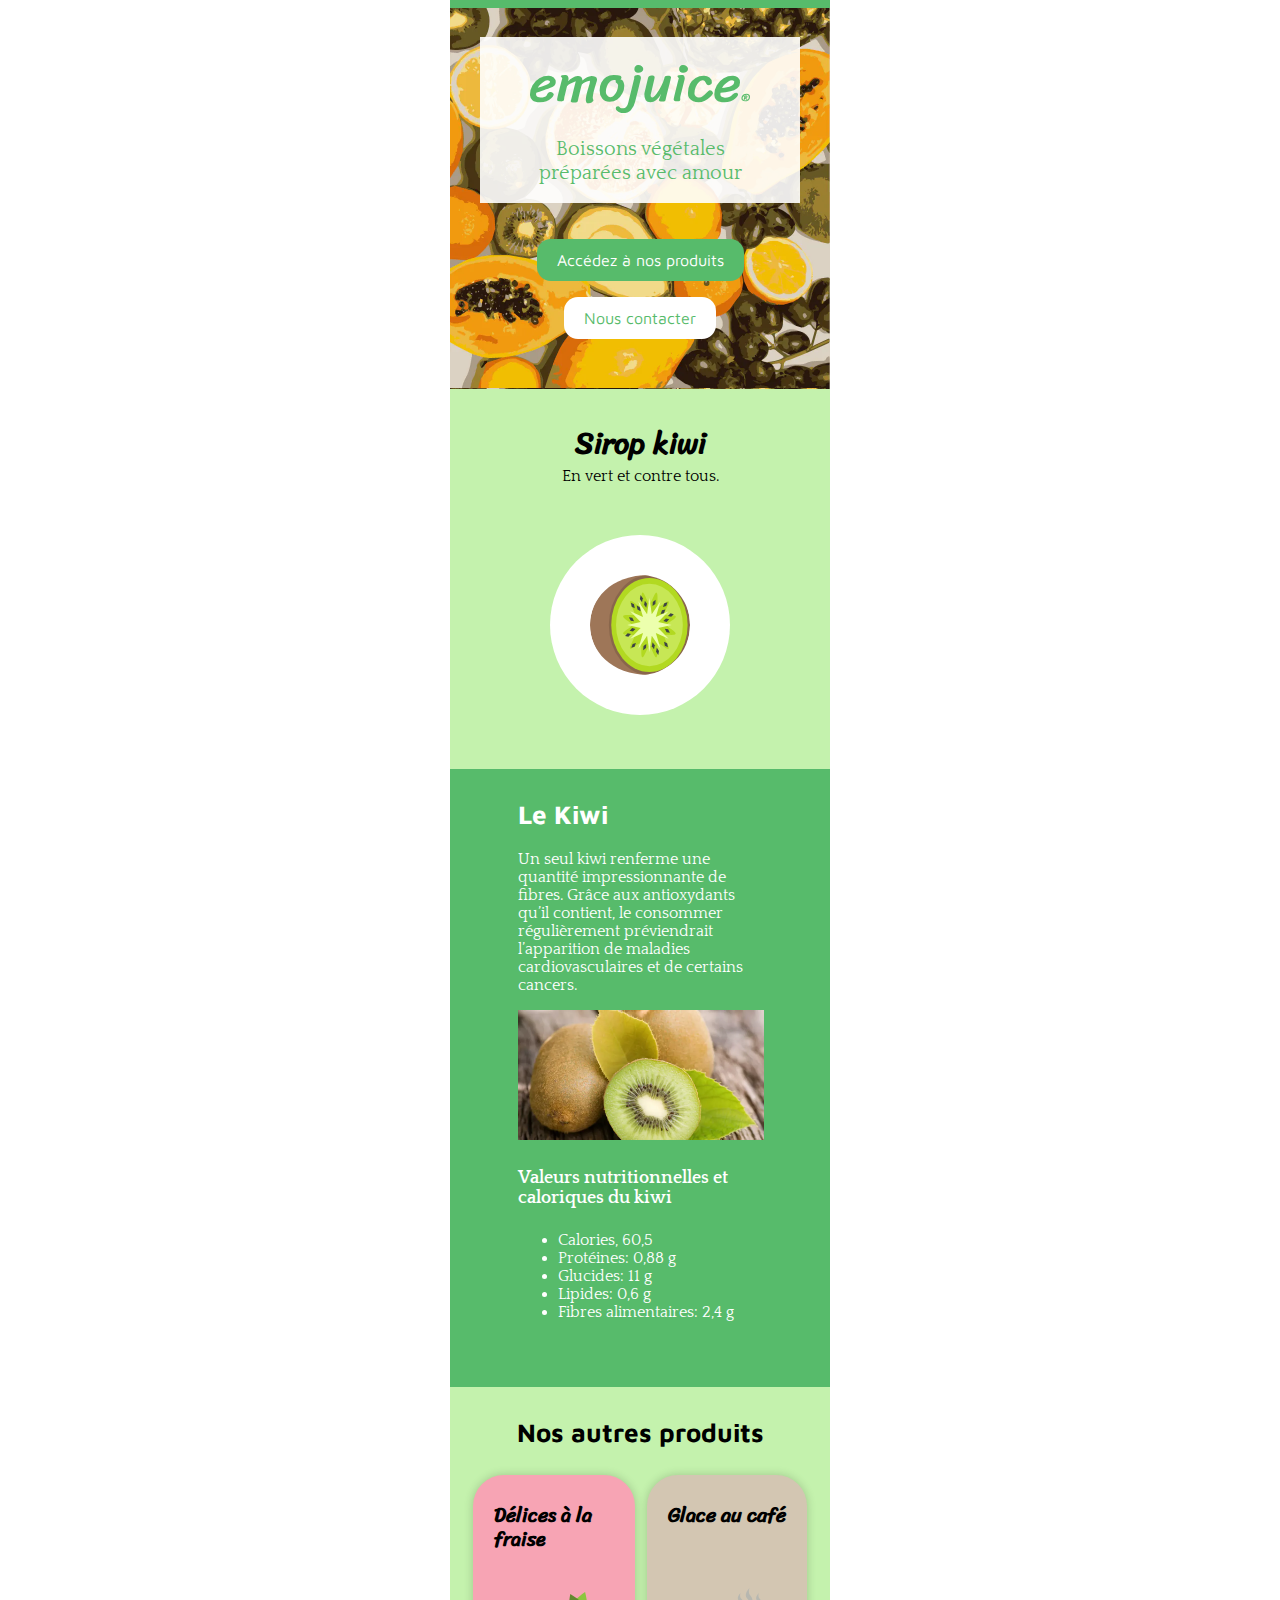
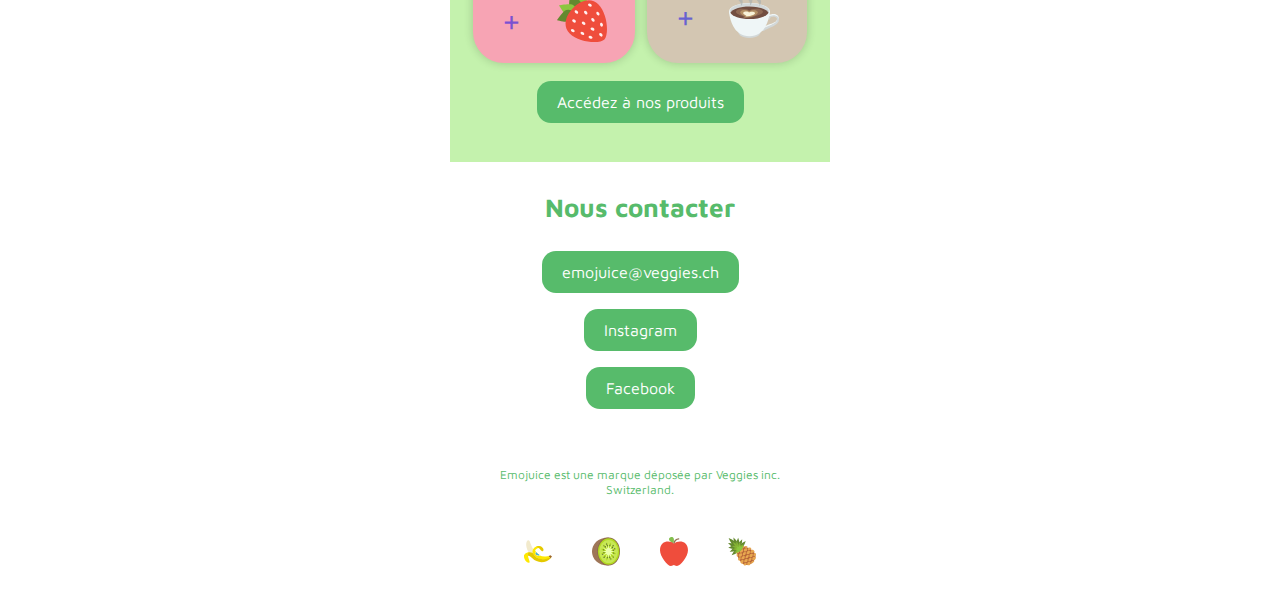
==== commit da77a290: "added variable colors" ====
--- a/kiwi.html
+++ b/kiwi.html
@@ -3,42 +3,44 @@
   <head>
     <meta charset="UTF-8" />
     <meta name="viewport" content="width=device-width, initial-scale=1.0" />
-    <link rel="preconnect" href="https://fonts.googleapis.com">
-    <link rel="preconnect" href="https://fonts.gstatic.com" crossorigin>
-    <link href="https://fonts.googleapis.com/css2?family=Maven+Pro:wght@400;700&family=Quattrocento:wght@400;700&family=Sriracha&display=swap" rel="stylesheet">
-    <link rel="stylesheet" href="css/styles.css">
+    <link rel="preconnect" href="https://fonts.googleapis.com" />
+    <link rel="preconnect" href="https://fonts.gstatic.com" crossorigin />
+    <link
+      href="https://fonts.googleapis.com/css2?family=Maven+Pro:wght@400;700&family=Quattrocento:wght@400;700&family=Sriracha&display=swap"
+      rel="stylesheet"/>
+    <link rel="stylesheet" href="css/styles.css" />
     <title>emojuice</title>
   </head>
   <body>
     <header class="site-header">
       <div class="logo-card-container">
         <div class="logo-card">
-          <img src="img/logoemojuice.svg" alt="le logo emojuice">
+          <img src="img/logoemojuice.svg" alt="le logo emojuice" />
         </div>
         <div class="logo-card">
           <h1>Boissons végétales préparées avec amour</h1>
         </div>
       </div>
       <nav class="button-container">
-         <a class="button" href="#product">Accédez à nos produits</a>
-         <a class="button-light" href="#contact">Nous contacter</a>
+        <a class="button" href="#product">Accédez à nos produits</a>
+        <a class="button-light" href="#contact">Nous contacter</a>
       </nav>
     </header>
     <main>
       <div class="light-card">
         <h3>Sirop kiwi</h3>
         <p>En vert et contre tous.</p>
-        <img src="img/kiwi.svg" alt="logo de kiwi">
+        <img src="img/kiwi.svg" alt="logo de kiwi" />
       </div>
       <div class="product-description">
         <h2>Le Kiwi</h2>
         <p>
-          Un seul kiwi renferme une quantité impressionnante de fibres. Grâce 
-          aux antioxydants qu’il contient, le consommer régulièrement 
-          préviendrait l’apparition de maladies cardiovasculaires et de 
-          certains cancers. 
+          Un seul kiwi renferme une quantité impressionnante de fibres. Grâce
+          aux antioxydants qu’il contient, le consommer régulièrement
+          préviendrait l’apparition de maladies cardiovasculaires et de certains
+          cancers.
         </p>
-        <img src="img/photokiwi.webp" alt="une photo de kiwis coupés">
+        <img src="img/photokiwi.webp" alt="une photo de kiwis coupés" />
         <h4>Valeurs nutritionnelles et caloriques du kiwi</h4>
         <ul>
           <li>Calories, 60,5</li>
@@ -55,14 +57,14 @@
             <h3>Délices à la fraise</h3>
             <div class="anchor-logo-container">
               <a href="kiwi.html">+</a>
-              <img src="img/fraise.svg" alt="logo d'une fraise">
+              <img src="img/fraise.svg" alt="logo d'une fraise" />
             </div>
           </div>
           <div class="card-coffee card-small">
             <h3>Glace au café</h3>
             <div class="anchor-logo-container anchor-logo-baseline">
               <a href="kiwi.html">+</a>
-              <img src="img/cafe.svg" alt="logo d'une tasse de café">
+              <img src="img/cafe.svg" alt="logo d'une tasse de café" />
             </div>
           </div>
         </div>
@@ -81,10 +83,10 @@
       </nav>
       <p>Emojuice est une marque déposée par Veggies inc. Switzerland.</p>
       <div class="flex-fruit">
-        <img src="img/banane.svg" alt="un logo de banane">
-        <img src="img/kiwi.svg" alt="un logo de kiwi">
-        <img src="img/pomme.svg" alt="un logo de pomme">
-        <img src="img/ananas.svg" alt="un logo d'ananas">
+        <img src="img/banane.svg" alt="un logo de banane" />
+        <img src="img/kiwi.svg" alt="un logo de kiwi" />
+        <img src="img/pomme.svg" alt="un logo de pomme" />
+        <img src="img/ananas.svg" alt="un logo d'ananas" />
       </div>
     </footer>
   </body>
--- a/css/styles.css
+++ b/css/styles.css
@@ -1,9 +1,3 @@
-/* 
-font-family: 'Maven Pro', sans-serif; 400 700
-font-family: 'Quattrocento', serif; 400 700
-font-family: 'Sriracha', cursive; 400
- */
-
 :root {
   --main-color: #57BB6B;
   --secondary-color: #ffffff;
@@ -69,13 +63,13 @@
   margin: 8px 0px;
   padding: 12px 20px;
   background-color: var(--main-color);
-  color: white;
+  color: var(--secondary-color);
   border-radius: 14px;
   text-decoration-line: none;
 }
 
 .button:hover {
-  background-color: white;
+  background-color: var(--secondary-color);
   color: var(--main-color);
 }
 
@@ -85,14 +79,14 @@
   margin: 8px 0px;
   padding: 12px 20px;
   color: var(--main-color);
-  background-color: white;
+  background-color: var(--secondary-color);
   border-radius: 14px;
   text-decoration-line: none;
 }
 
 .button-light:hover {
   background-color: var(--main-color);
-  color: white;
+  color: var(--secondary-color);
 }
 
 .flex-fruit img {
@@ -104,6 +98,7 @@
 .flex-fruit { 
   display: flex;
   justify-content: center;
+  padding-bottom: 30px;
 }
 
 h2 {
@@ -143,12 +138,17 @@
 }
 
 .product h2 {
-  color: white;
+  color: var(--secondary-color);
   padding-top: 30px;
 }
 
 .card {
   padding: 50px 68px 20px 68px;
+}
+
+.card p {
+  font-family: 'Quattrocento';
+  font-size: 16px;
 }
 
 .product-container {
@@ -159,7 +159,6 @@
 }
 
 .card-product {
-  background-color: red;
   border-radius: 31px;
   margin: 20px;
   box-shadow: 0px 0px 10px #011505bd;
@@ -175,6 +174,14 @@
   margin: 0;
 }
 
+.light-card h3 {
+  font-family: 'Sriracha';
+  font-size: 30px;
+  line-height: 48px;
+  margin: 0;
+  padding: 30px 0px 0px 0px;
+}
+
 .card-product p {
   font-family: 'Quattrocento';
   font-size: 16px;
@@ -190,7 +197,6 @@
 }
 
 .card-small {
-  background-color: red;
   border-radius: 31px;
   margin: 6px;
   margin-bottom: 30px;
@@ -215,7 +221,7 @@
   text-decoration: none;
   font-family: 'Maven Pro';
   font-size: 38px;
-  opacity: 0.7;
+  opacity: 0.5;
   margin: auto;
 }
 
@@ -248,7 +254,7 @@
   flex-direction: row;
   justify-content: space-between;
   justify-content: baseline;
-  margin-top: 20px;
+  margin-top: 40px;
 }
 
 .anchor-logo-baseline {
@@ -305,7 +311,7 @@
 .light-card img {
   width: 100px;
   padding: 40px;
-  background-color: white;
+  background-color: var(--secondary-color);
   border-radius: 360px;
   margin-bottom: 50px;
 }
